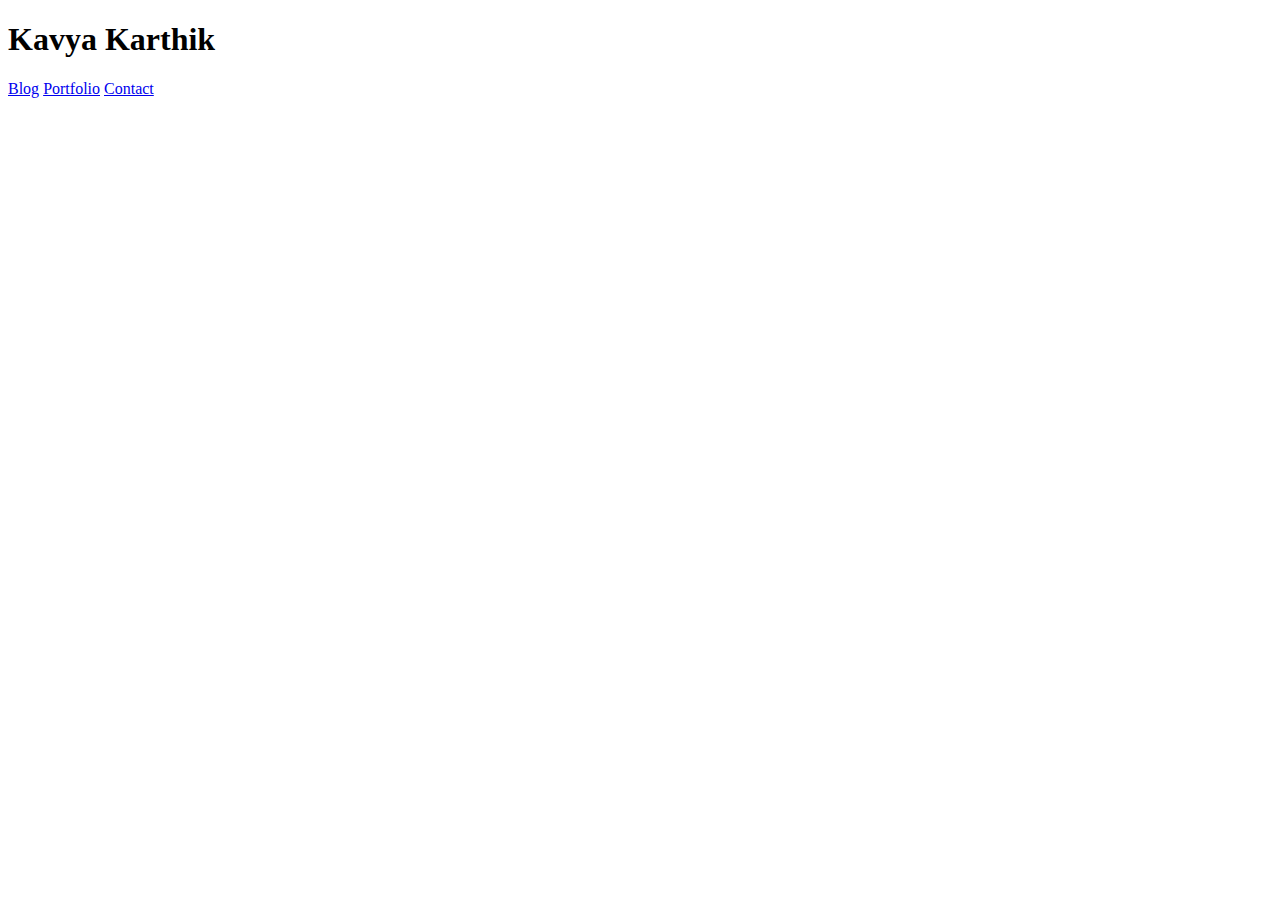
==== index.html @ 52acda5a "reorganized repository" ====
<!DOCTYPE html>
<html lang="en-US">
<head>
    <meta charset="utf-8" />
    <title>Kavya Karthik</title>
    <meta name="viewport" content="width=device-width" />
    <link rel="stylesheet" href="./style.css" type="text/css" />
    <link rel="icon" sizes="64x64" href="./assets/icon.png" type="image/png" /><!--that small image on the left side of ur browser name-->
</head>
<body>
    <header>
	<!--insert name in fany font; left side-->
	<div>
	    <h1>Kavya Karthik</h1>
	</div
        <div>
	    <a href="./blog.html">Blog</a>
            <a href="./portfolio.html">Portfolio</a>
	    <a href="./contact.html">Contact</a>
        </div>

    </header>

</body>
</html>
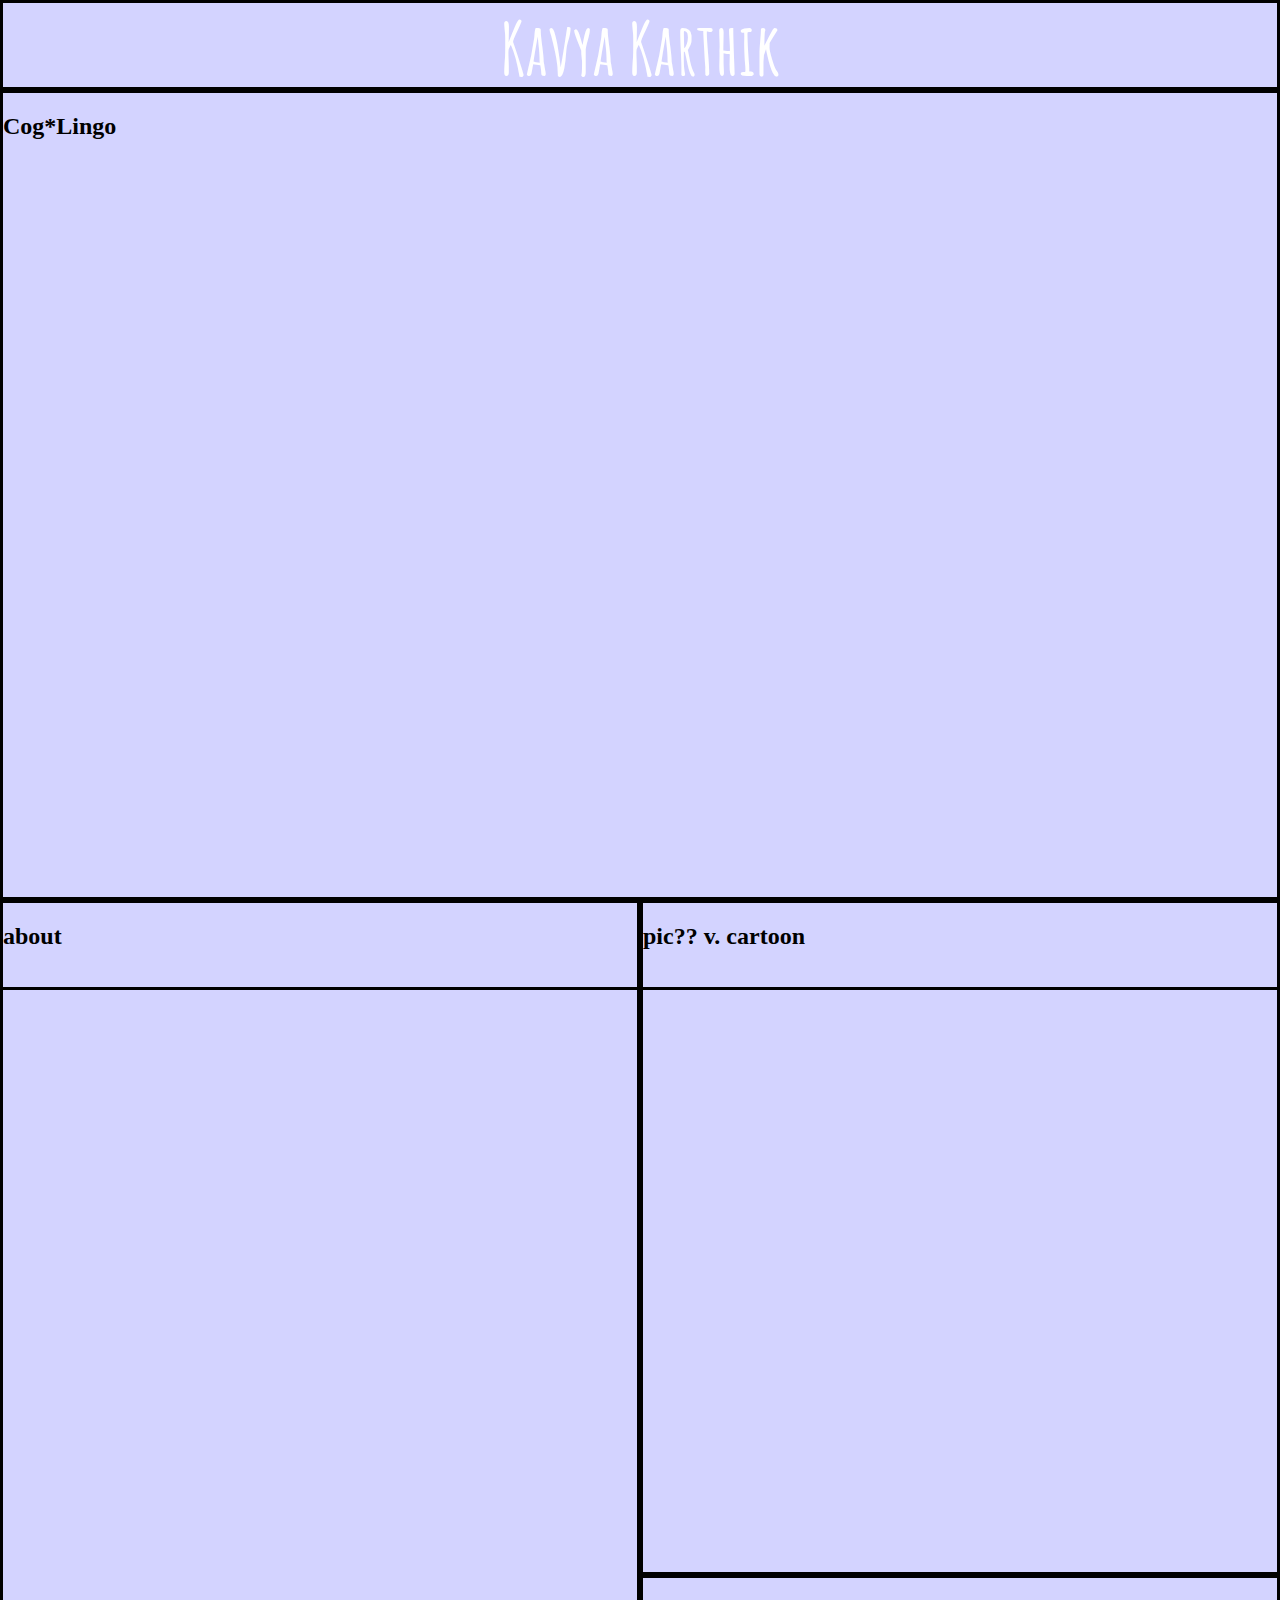
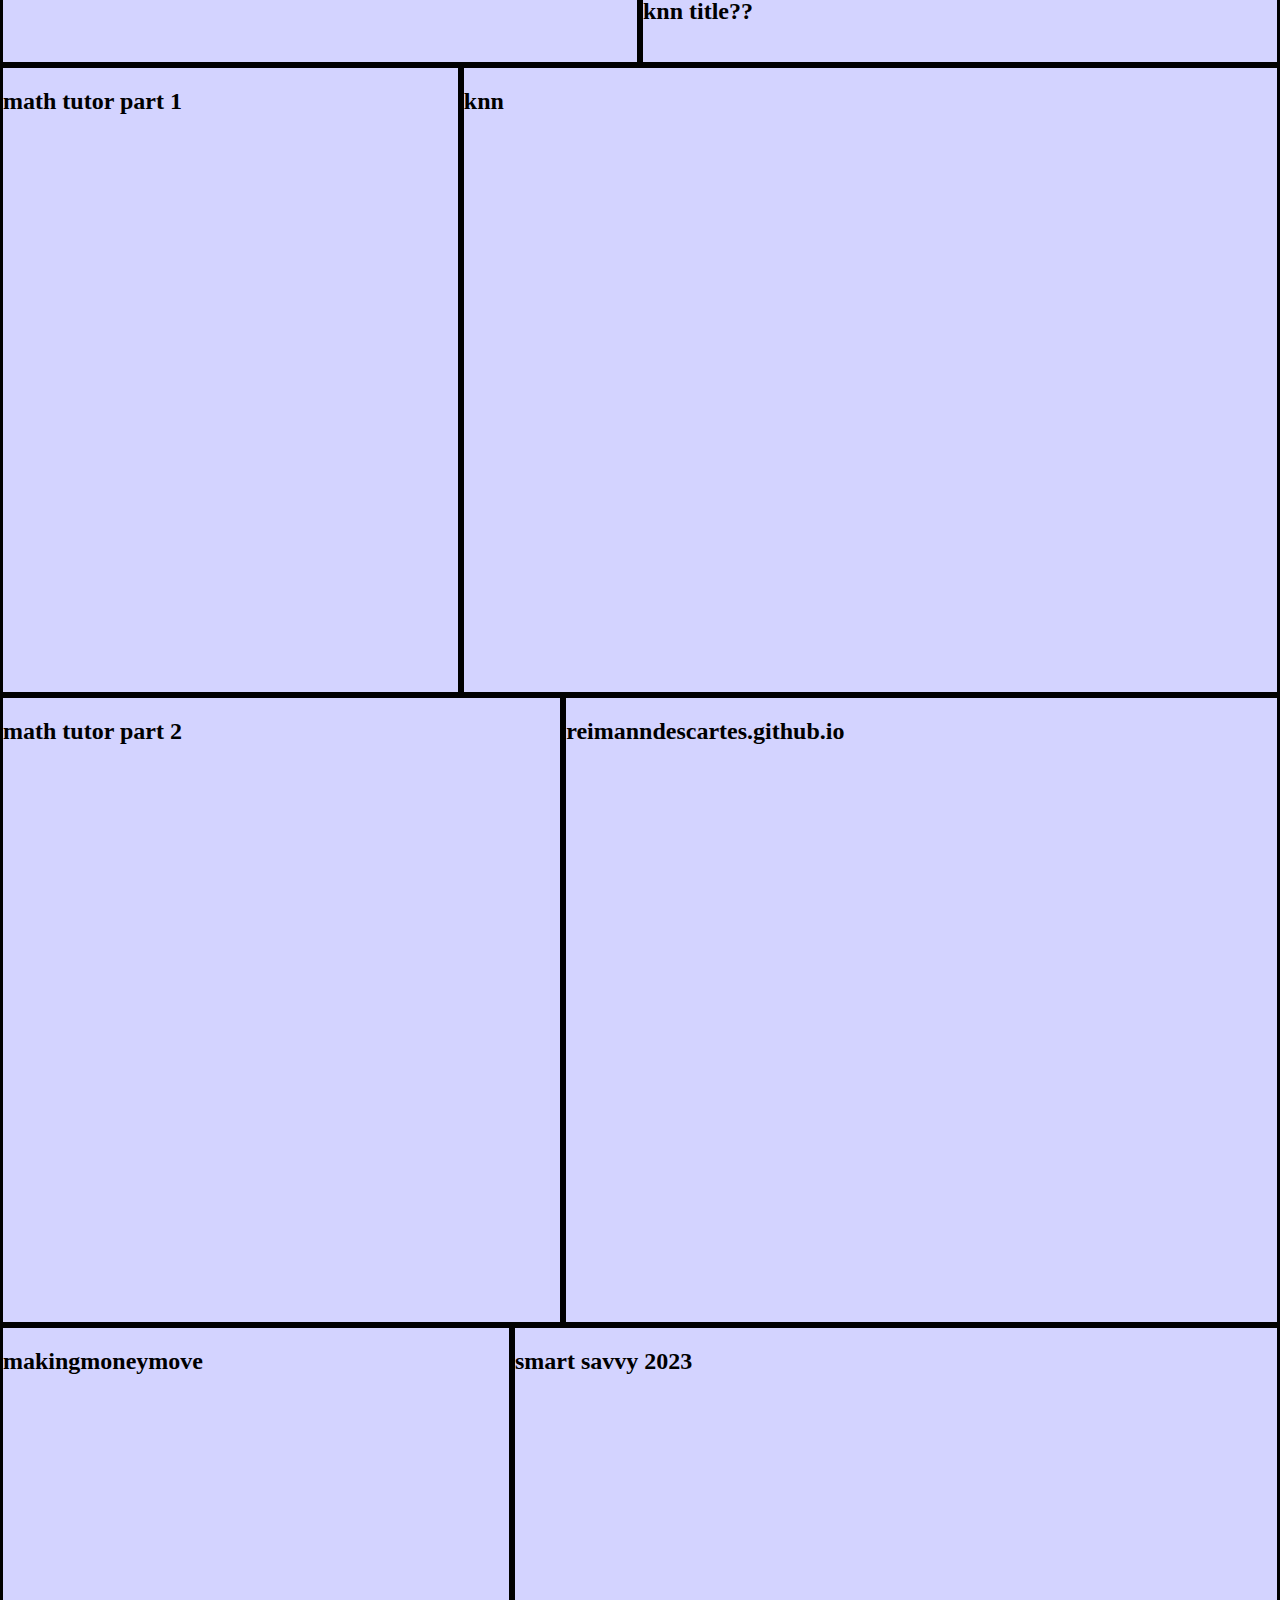
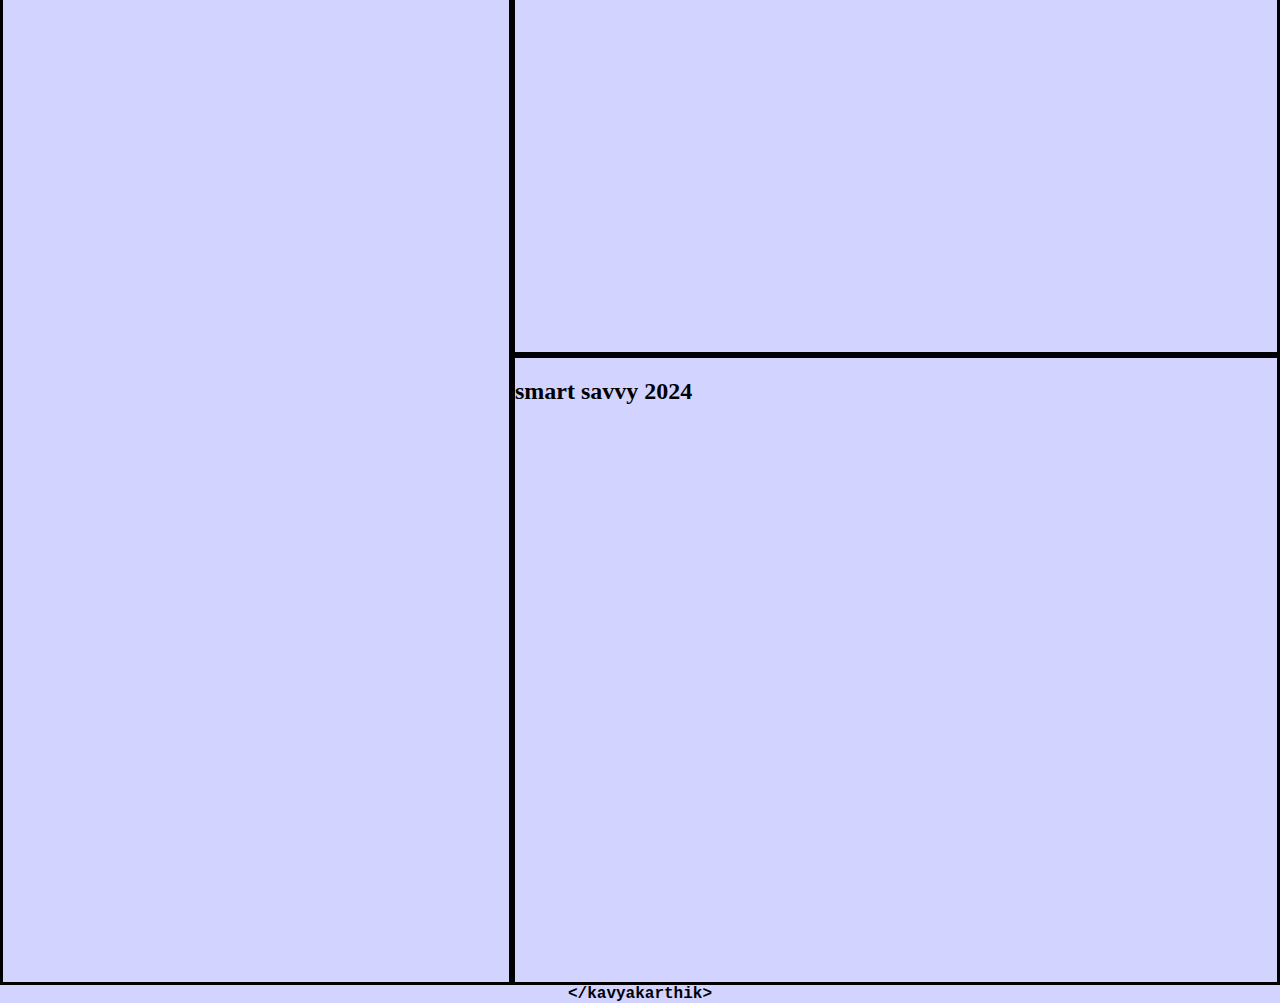
==== commit 7a3f716c: "outlining components" ====
--- a/index.html
+++ b/index.html
@@ -2,24 +2,57 @@
 <html lang="en-US">
 <head>
     <meta charset="utf-8" />
-    <title>Kavya Karthik</title>
+    <title>Cog*Lingo</title>
     <meta name="viewport" content="width=device-width" />
     <link rel="stylesheet" href="./style.css" type="text/css" />
+    <link rel="stylesheet" href="https://fonts.googleapis.com/css?family=Amatic SC" />
     <link rel="icon" sizes="64x64" href="./assets/icon.png" type="image/png" /><!--that small image on the left side of ur browser name-->
 </head>
 <body>
-    <header>
-	<!--insert name in fany font; left side-->
-	<div>
-	    <h1>Kavya Karthik</h1>
-	</div
-        <div>
-	    <a href="./blog.html">Blog</a>
-            <a href="./portfolio.html">Portfolio</a>
-	    <a href="./contact.html">Contact</a>
-        </div>
-
-    </header>
-
+	<!--insert name in fancy font; left side-->
+    <div id="header">
+        <h1><a href="./index.html">Kavya Karthik</a></h1>
+    </div>
+    <!--<div>
+        <a href="./blog.html">Blog</a>
+        <a href="./portfolio.html">Portfolio</a>
+        <a href="./contact.html">Contact</a>
+    </div>-->
+    <div id="coglingo">
+        <h2>Cog*Lingo</h2>
+    </div>
+    <div id="about">
+        <h2>about</h2>
+    </div>
+    <div id="pic">
+        <h2>pic?? v. cartoon</h2>
+    </div>
+    <div id="knn-title">
+        <h2>knn title??</h2>
+    </div>
+    <div id="math-tutor-1">
+        <h2>math tutor part 1</h2>
+    </div>
+    <div id="knn">
+        <h2>knn</h2>
+    </div>
+    <div id="math-tutor-2">
+        <h2>math tutor part 2</h2>
+    </div>
+    <div id="reimanndescartes">
+        <h2>reimanndescartes.github.io</h2>
+    </div>
+    <div id="makingmoneymove">
+        <h2>makingmoneymove</h2>
+    </div>
+    <div id="smart-savvy-2023">
+        <h2>smart savvy 2023</h2>
+    </div>
+    <div id="smart-savvy-2024">
+        <h2>smart savvy 2024</h2>
+    </div>
+    <div id="footer">
+        <h3>&lt;/kavyakarthik&gt;</h3>
+    </div>
 </body>
 </html>--- a/style.css
+++ b/style.css
@@ -0,0 +1,91 @@
+body {
+    margin: 0;
+    padding: 0;
+    background-color: #d3d3ff;
+    width: 100vw;
+    overflow-x: hidden;
+}
+h1 {
+    font-family: "Amatic SC"; /*"Cedarville Cursive";*/
+    font-weight: 900;
+    margin: 0;
+    font-size: 8vh;
+}
+a {
+    text-decoration: none;
+    color: #ffffff;
+}
+div {
+    margin: 0;
+    border: solid;
+    box-sizing: border-box;
+}
+#header {
+    text-align: center;
+    height: 10vh;
+    padding: 1vh auto;  
+}
+#coglingo {
+    width: 100vw;
+    height: 90vh;
+}
+#about {
+    width: 50vw;
+    height: 85vh;
+    float: left;
+}
+#pic {
+    width: 50vw;
+    height: 75vh;
+    float: right;
+}
+#knn-title {
+    width: 50vw;
+    height: 10vh;
+    float: right;
+}
+#math-tutor-1 {
+    width: 36vw; 
+    height: 70vh;
+    float: left;
+}
+#knn {
+    width: 64vw;
+    height: 70vh;
+    float: right;
+}
+#math-tutor-2 {
+    width: 44vw;
+    height: 70vh;
+    float: left;
+}
+#reimanndescartes {
+    width: 56vw;
+    height: 70vh;
+    float: right;
+}
+#makingmoneymove {
+    width: 40vw;
+    height: 140vh;
+    float: left;
+}
+#smart-savvy-2023 {
+    width: 60vw;
+    height: 70vh;
+    float: right;
+}
+#smart-savvy-2024 {
+    width: 60vw;
+    height: 70vh;
+    float: right;
+}
+#footer {
+    width: 100vw;
+    height: 10vh;
+    padding: auto auto;
+    text-align: center;
+}
+h3 {
+    font-size: 100%;
+    font-family: 'Courier New', Courier, monospace;
+}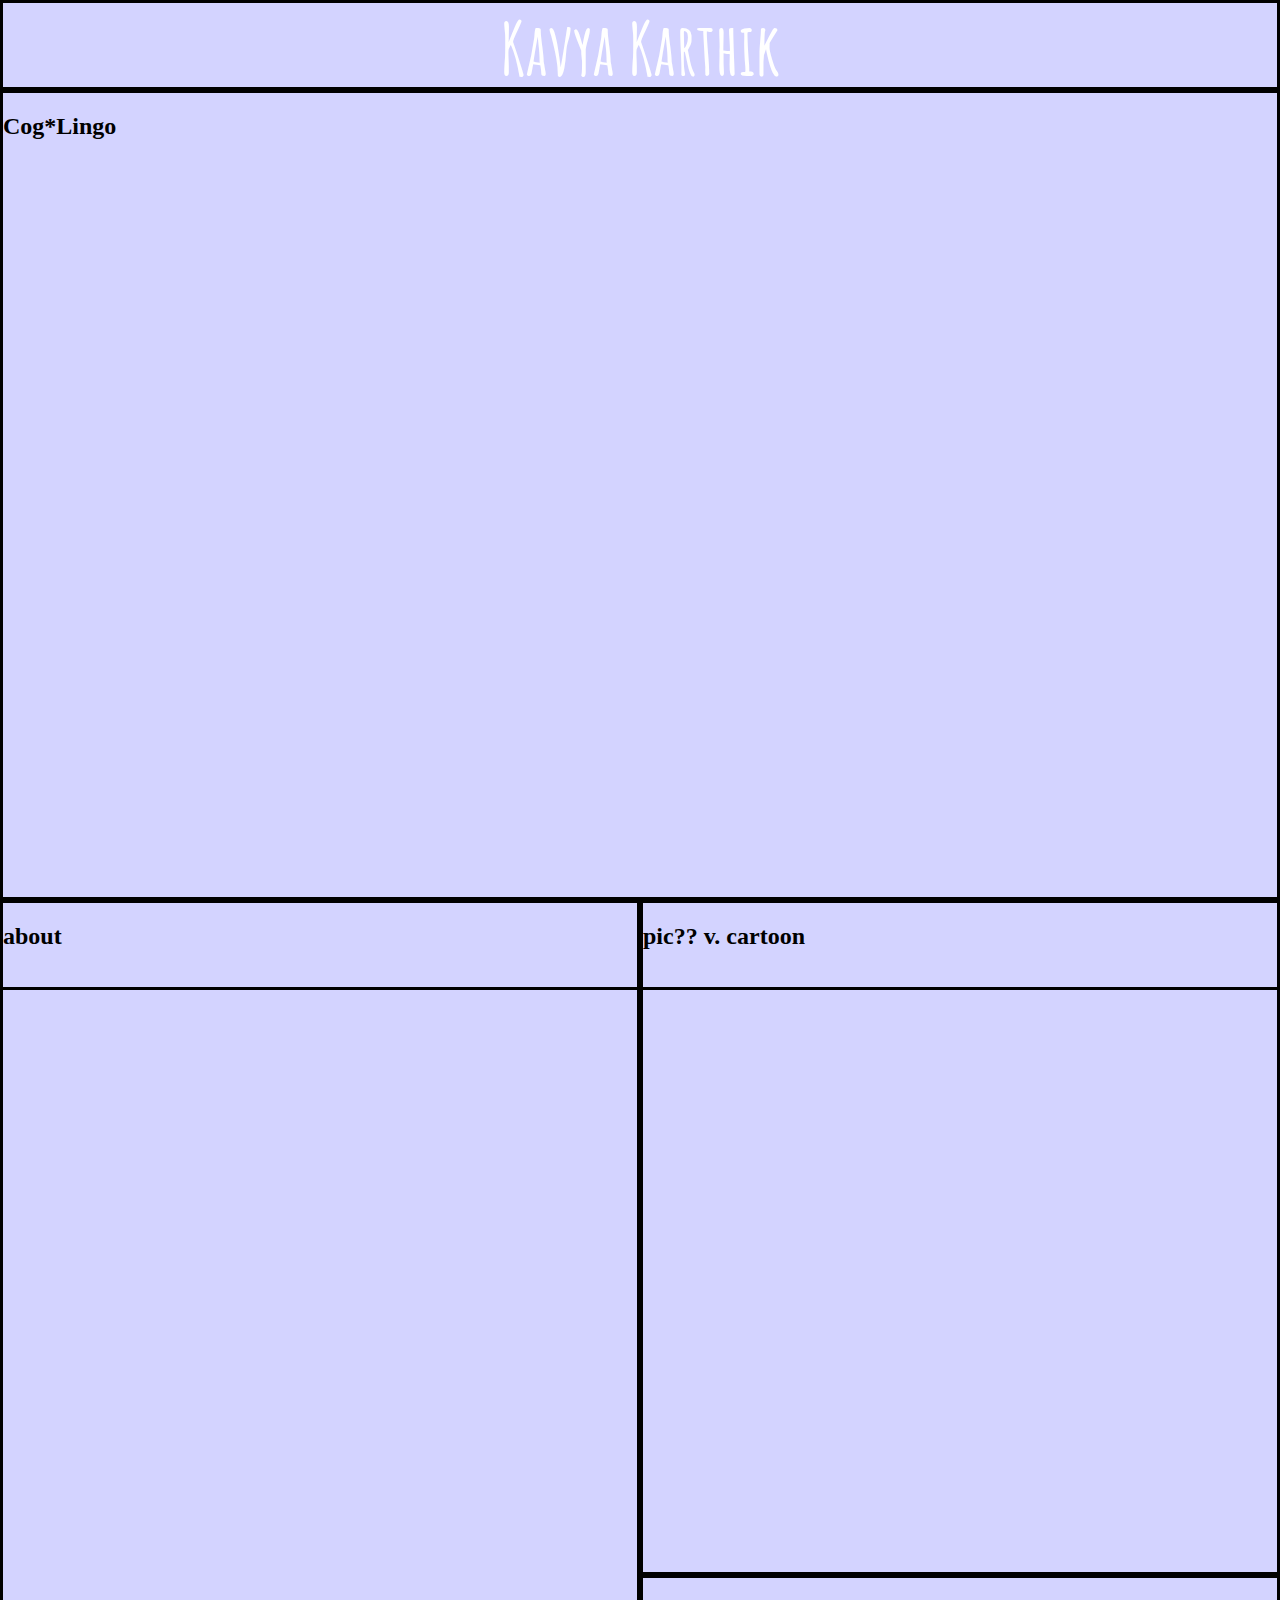
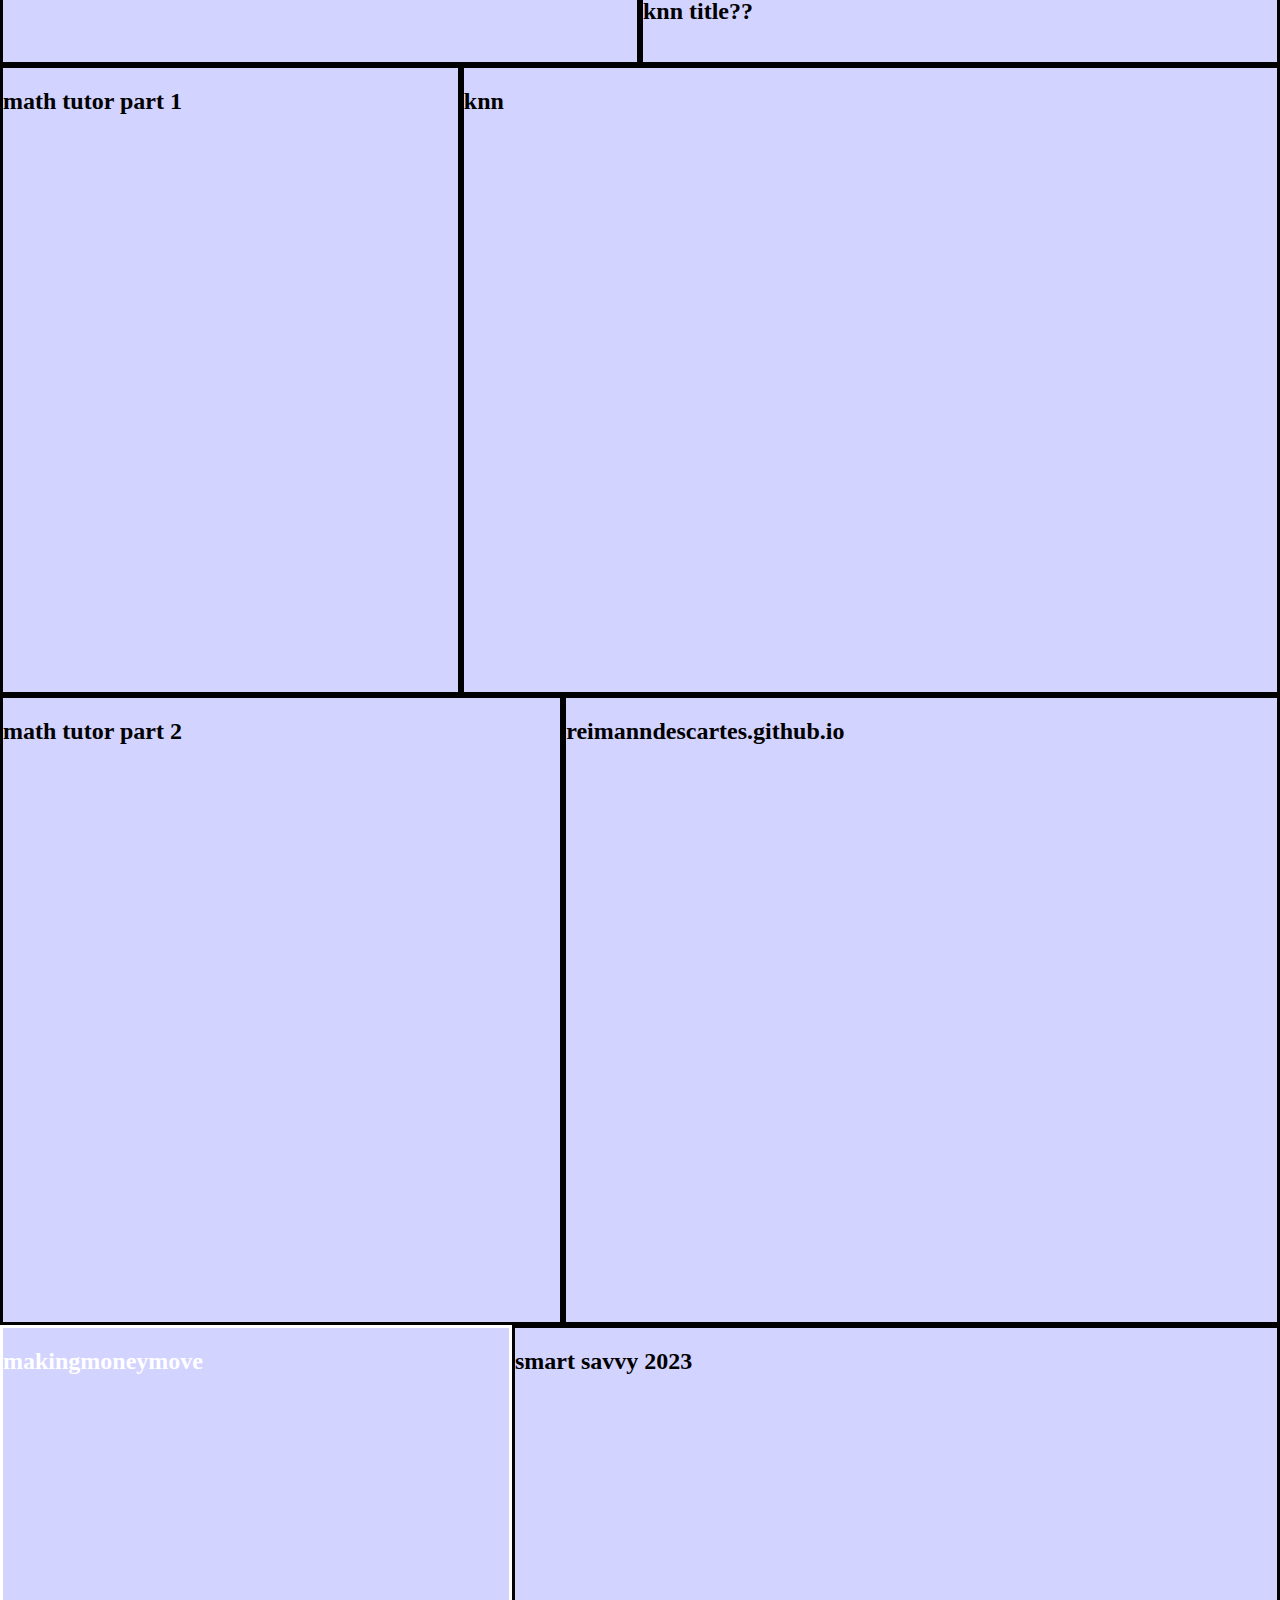
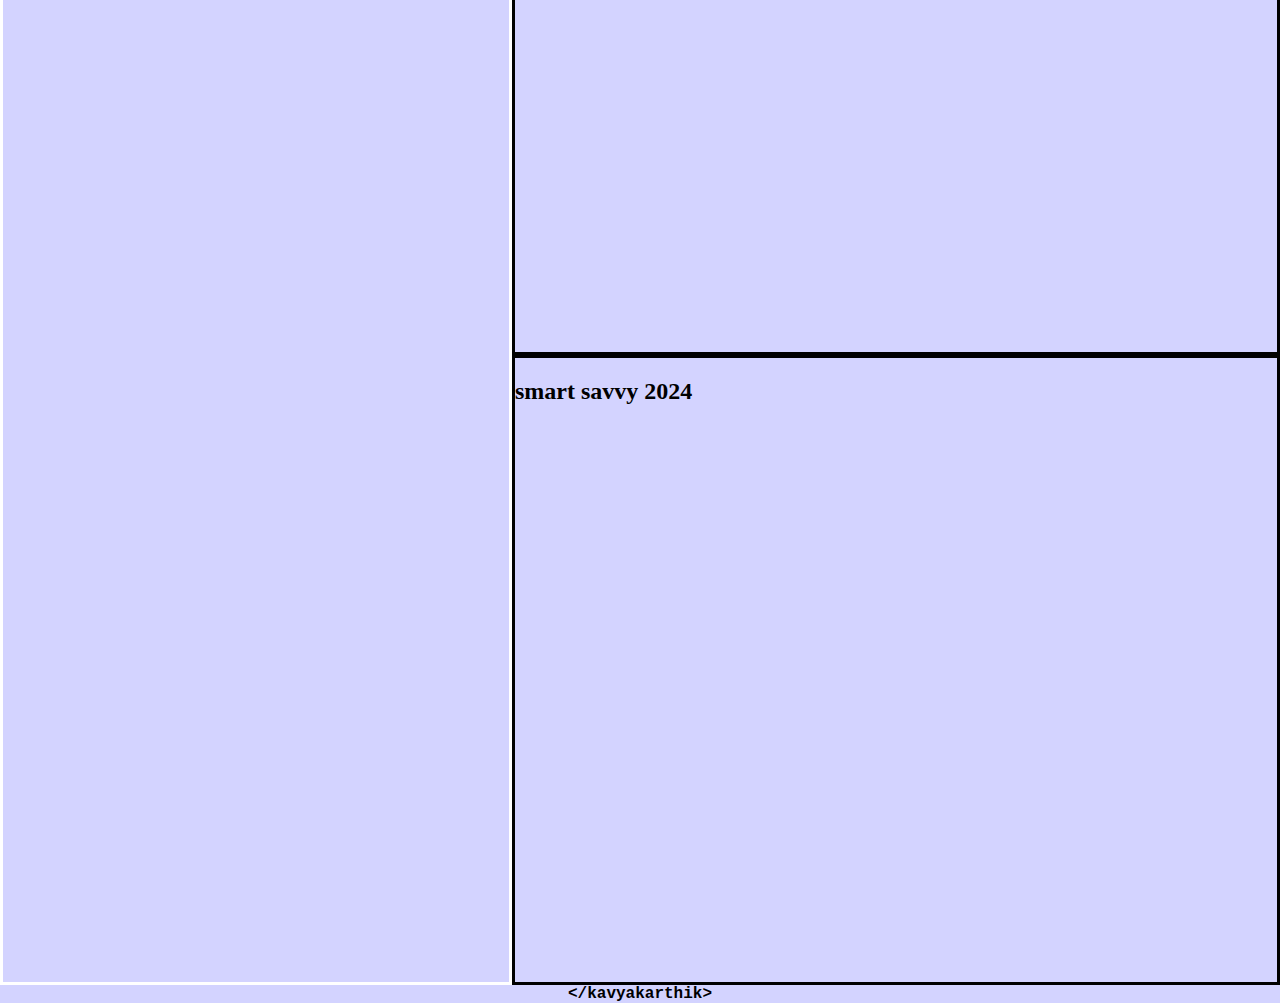
==== commit 9bd61e08: "does github pages actually work?" ====
--- a/index.html
+++ b/index.html
@@ -42,9 +42,9 @@
     <div id="reimanndescartes">
         <h2>reimanndescartes.github.io</h2>
     </div>
-    <div id="makingmoneymove">
+    <a href="https://thekavyakarthik.github.io/makingmoneymove/"><div id="makingmoneymove">
         <h2>makingmoneymove</h2>
-    </div>
+    </div></a>
     <div id="smart-savvy-2023">
         <h2>smart savvy 2023</h2>
     </div>
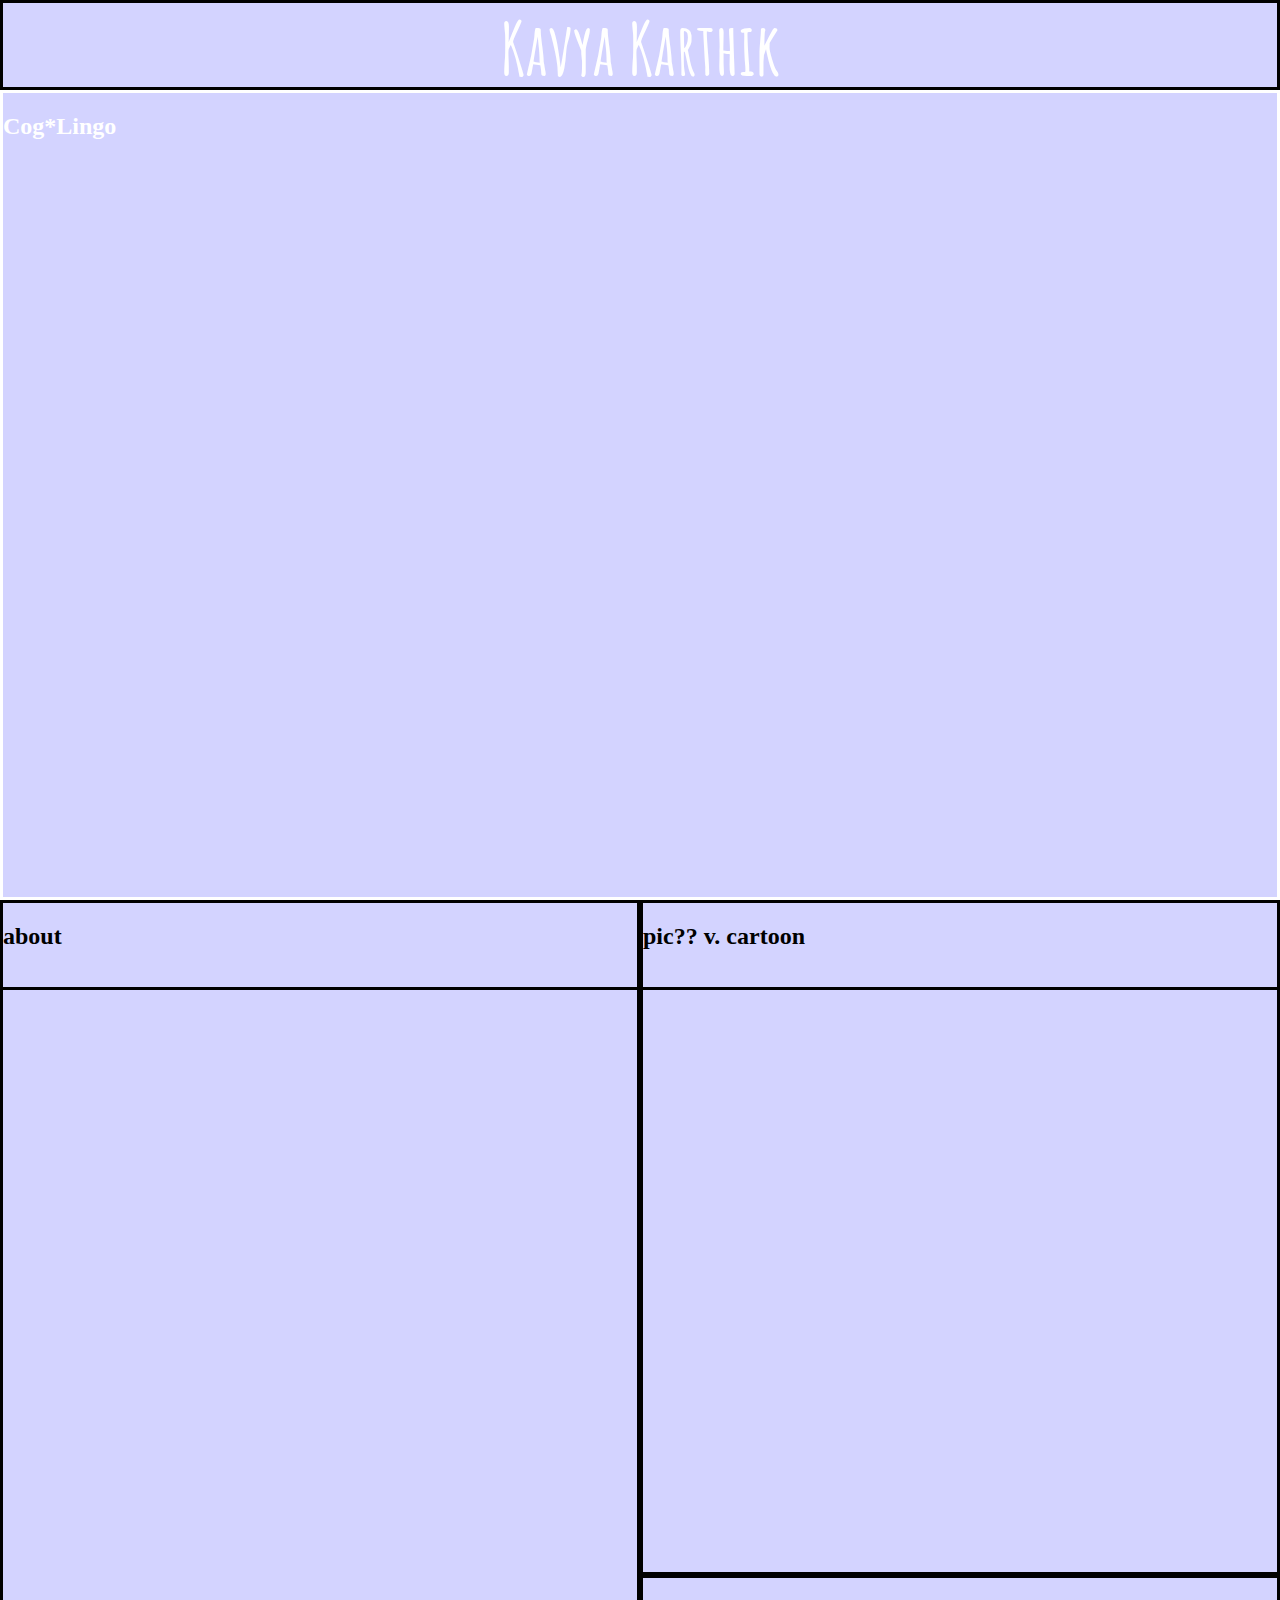
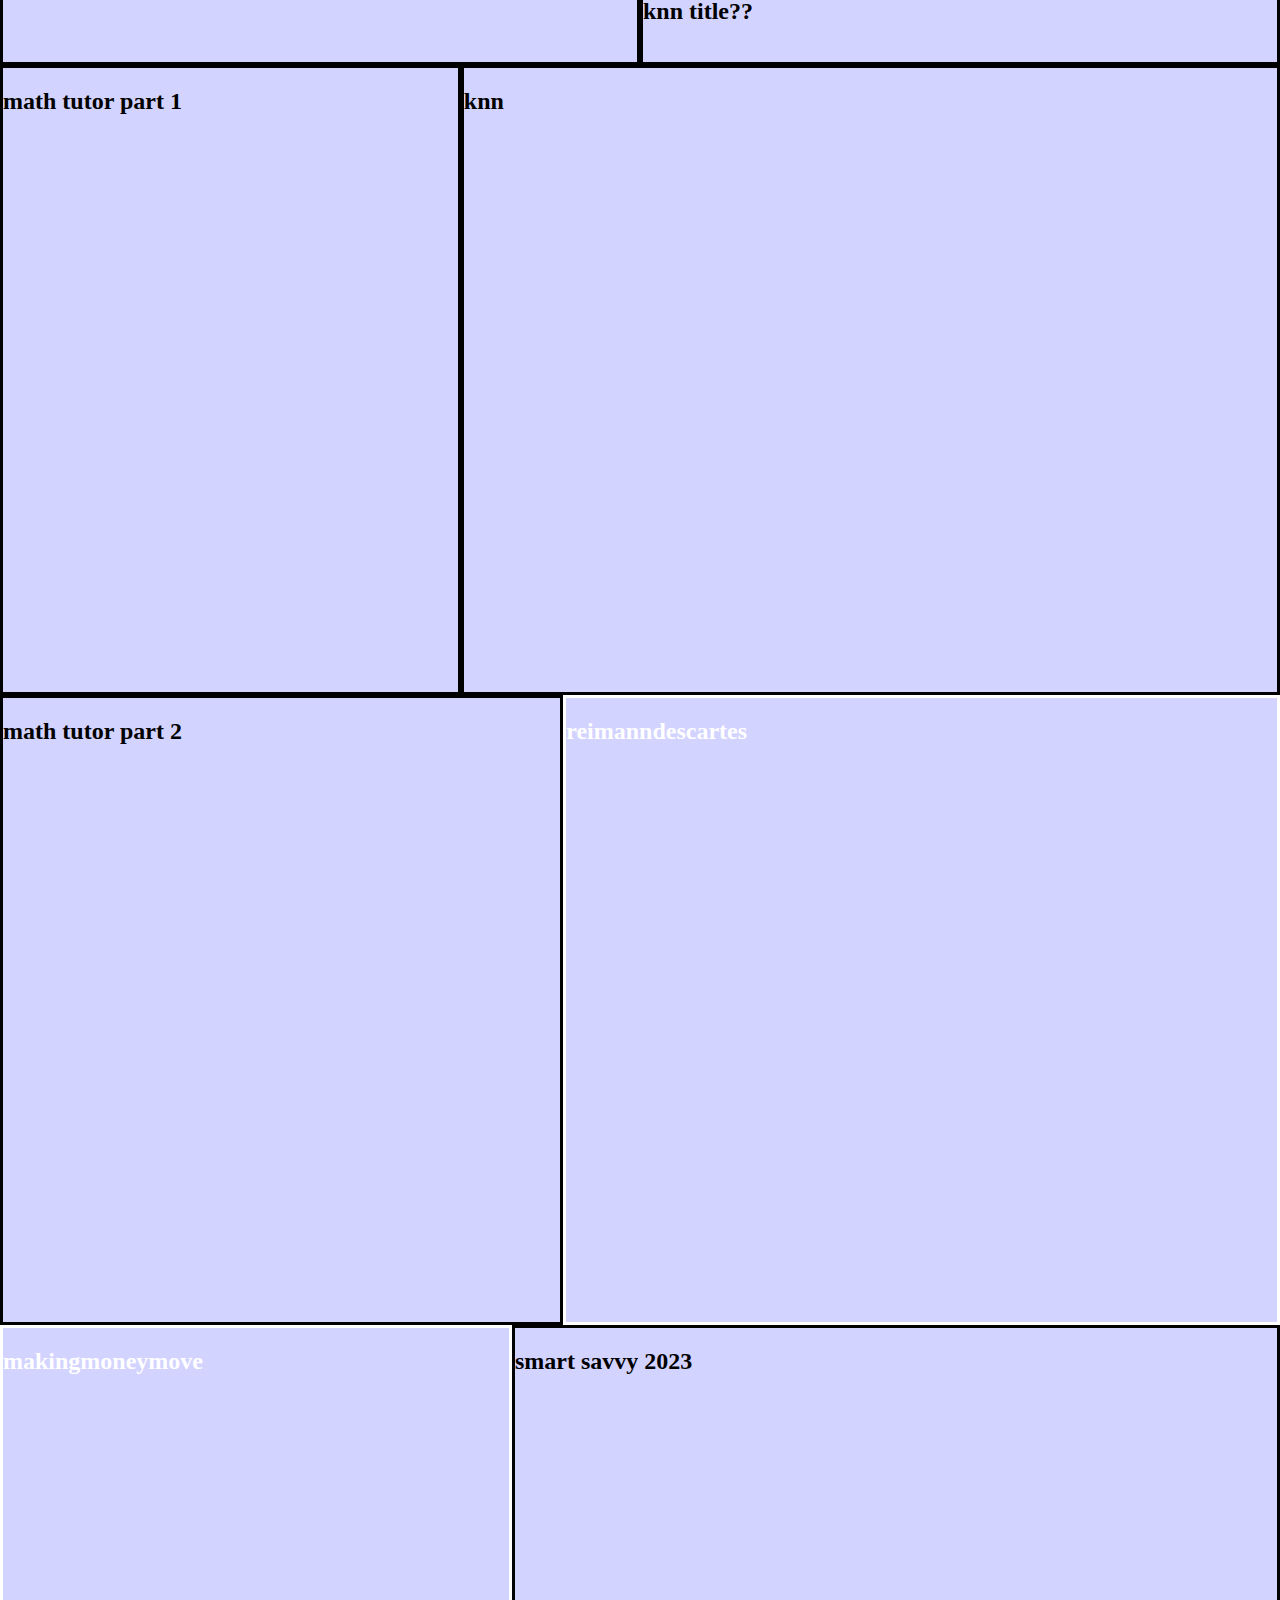
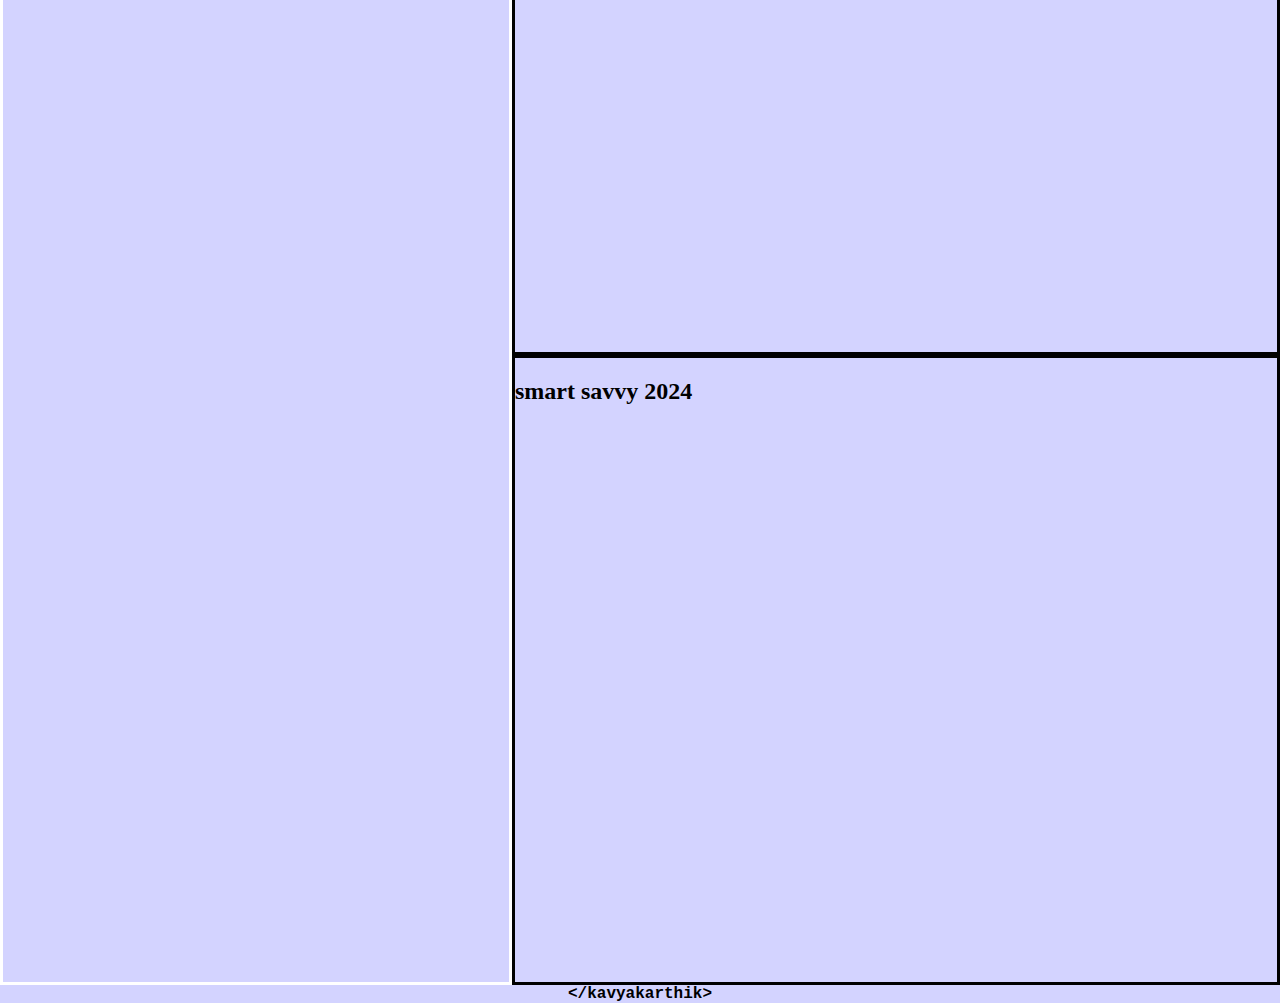
==== commit 2be74d62: "added links" ====
--- a/index.html
+++ b/index.html
@@ -18,9 +18,9 @@
         <a href="./portfolio.html">Portfolio</a>
         <a href="./contact.html">Contact</a>
     </div>-->
-    <div id="coglingo">
+    <a href="https://thekavyakarthik.github.io/cogworks-capstone/"><div id="coglingo">
         <h2>Cog*Lingo</h2>
-    </div>
+    </div></a>
     <div id="about">
         <h2>about</h2>
     </div>
@@ -39,9 +39,9 @@
     <div id="math-tutor-2">
         <h2>math tutor part 2</h2>
     </div>
-    <div id="reimanndescartes">
-        <h2>reimanndescartes.github.io</h2>
-    </div>
+    <a href="https://reimanndescartes.github.io/"><div id="reimanndescartes">
+        <h2>reimanndescartes</h2>
+    </div></a>
     <a href="https://thekavyakarthik.github.io/makingmoneymove/"><div id="makingmoneymove">
         <h2>makingmoneymove</h2>
     </div></a>
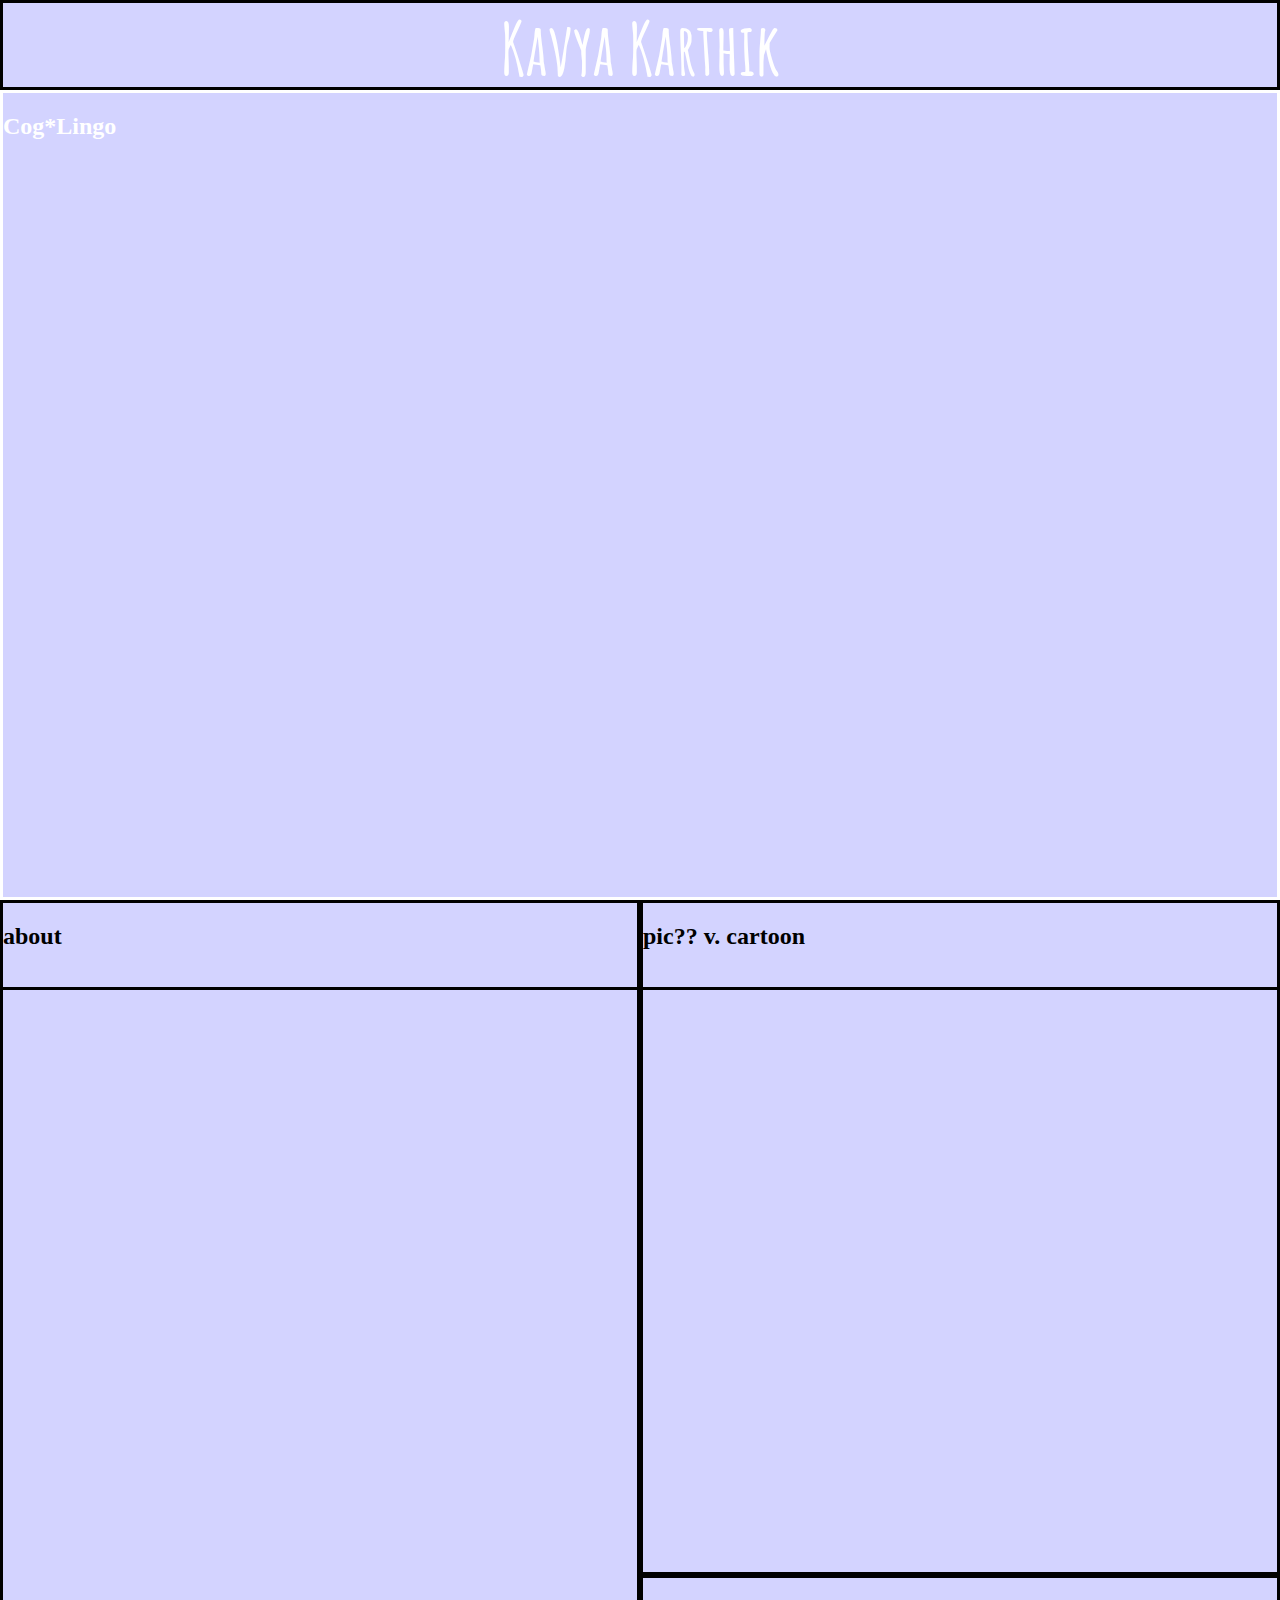
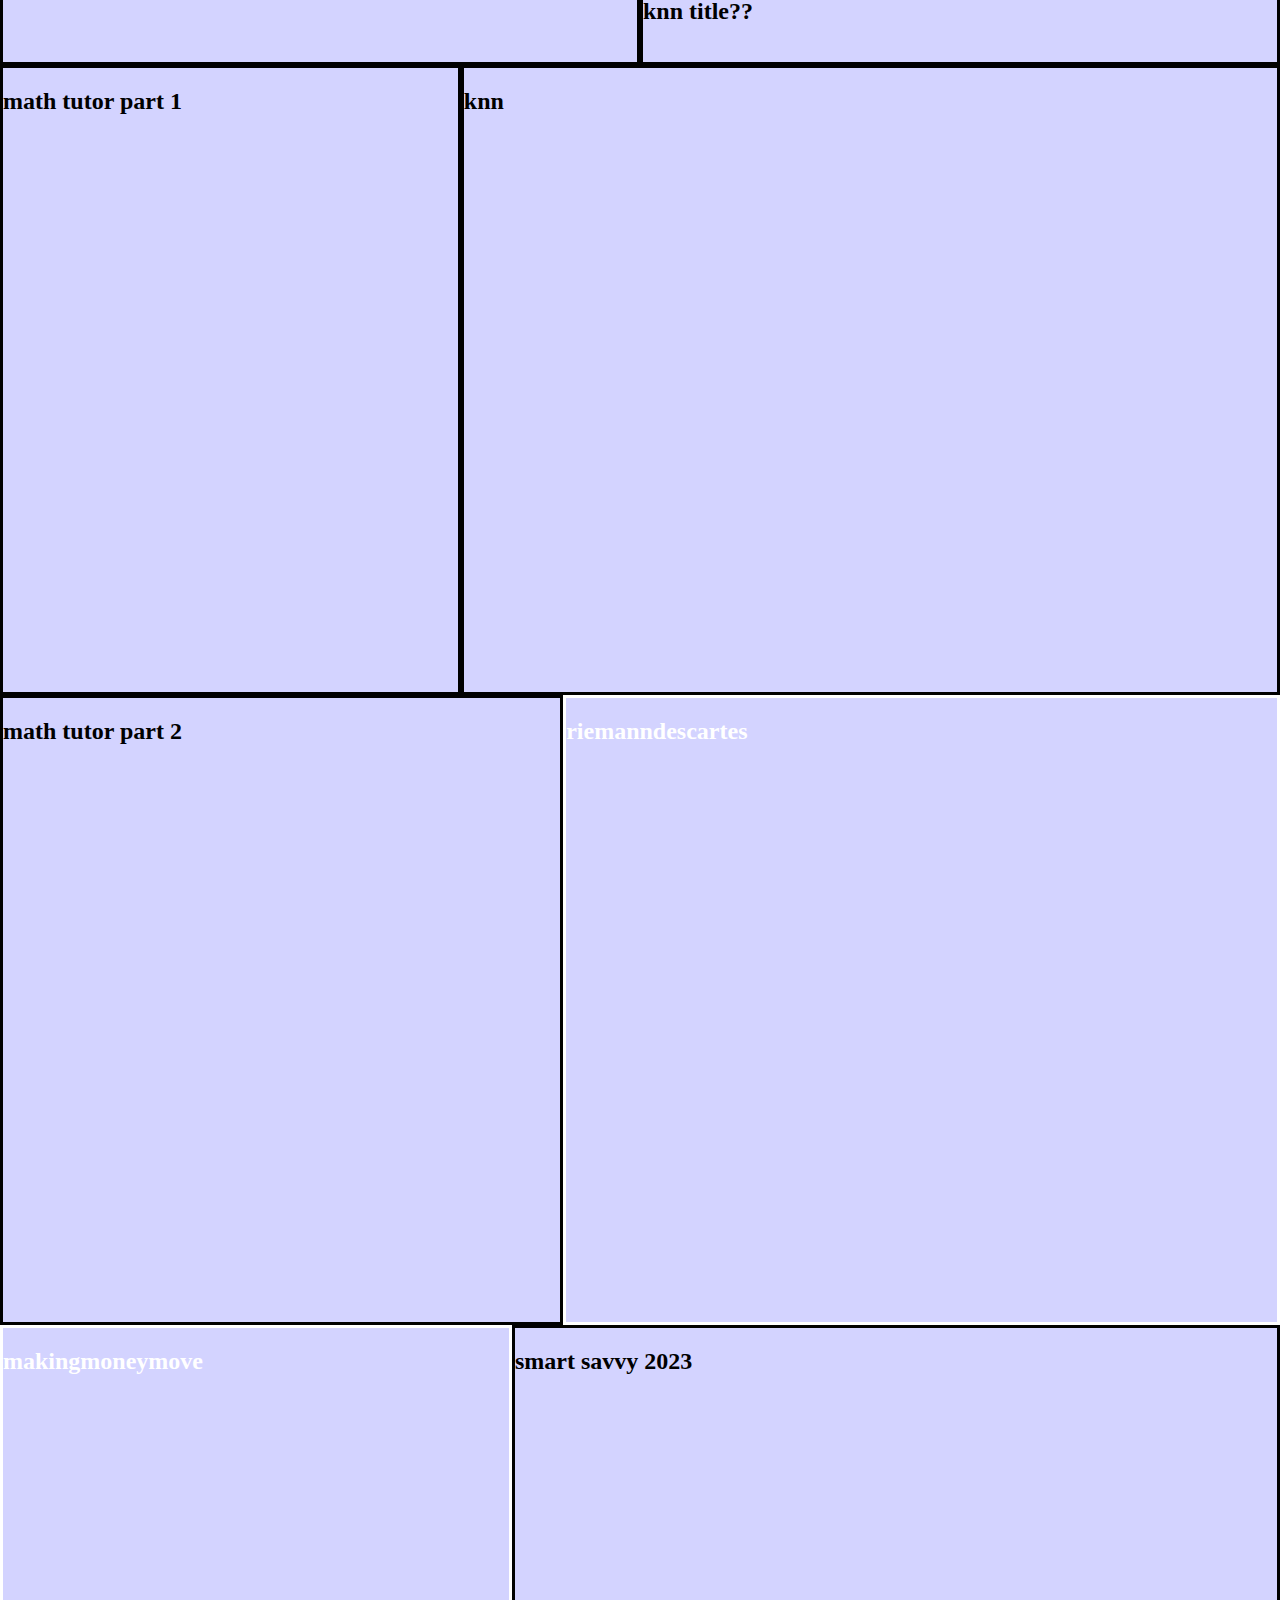
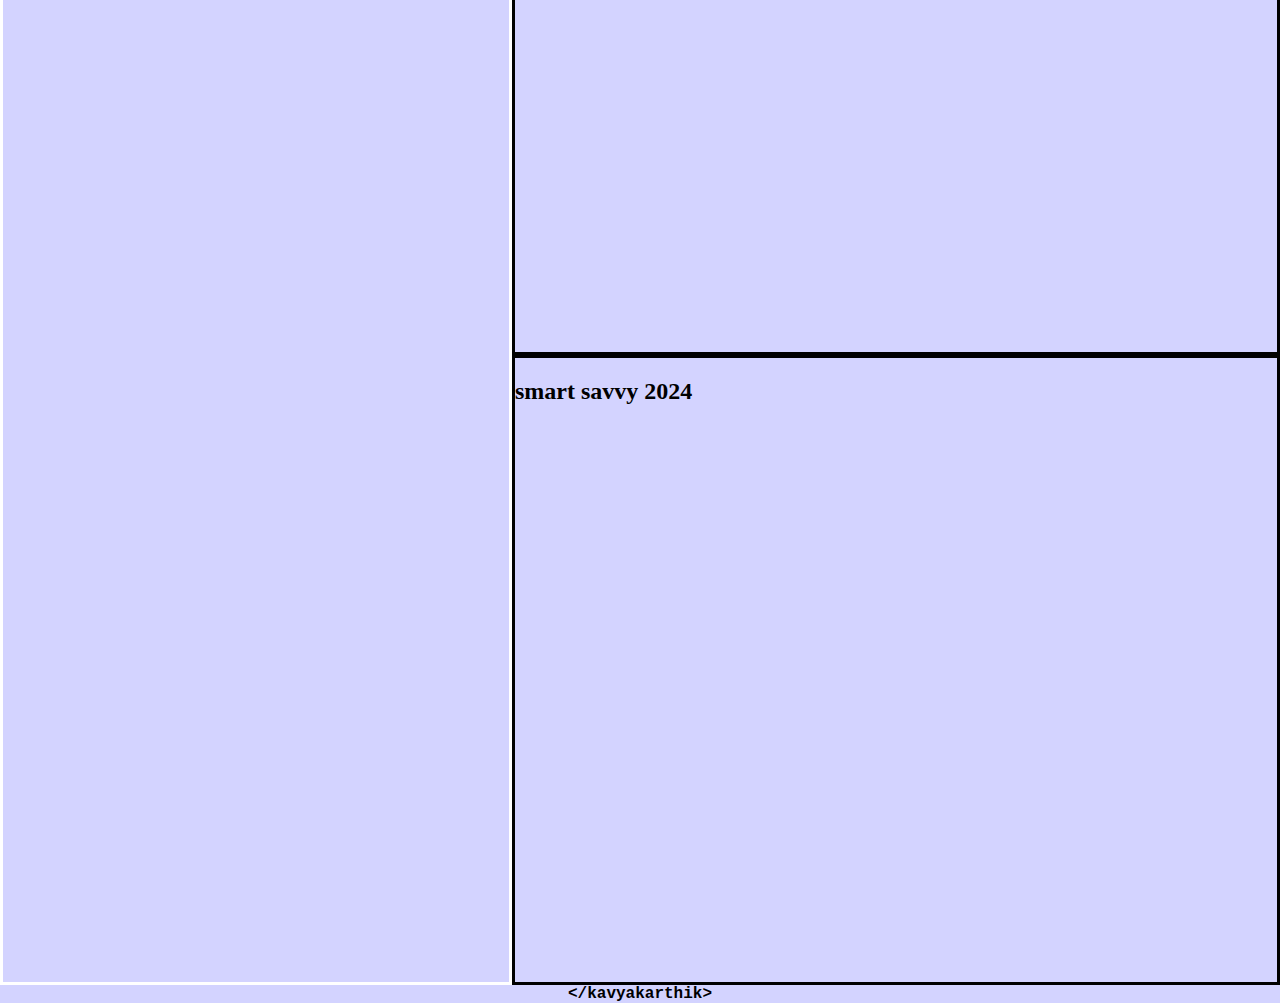
==== commit cec8155d: "spell riemann correctly" ====
--- a/index.html
+++ b/index.html
@@ -39,8 +39,8 @@
     <div id="math-tutor-2">
         <h2>math tutor part 2</h2>
     </div>
-    <a href="https://reimanndescartes.github.io/"><div id="reimanndescartes">
-        <h2>reimanndescartes</h2>
+    <a href="https://riemanndescartes.github.io/"><div id="reimanndescartes">
+        <h2>riemanndescartes</h2>
     </div></a>
     <a href="https://thekavyakarthik.github.io/makingmoneymove/"><div id="makingmoneymove">
         <h2>makingmoneymove</h2>
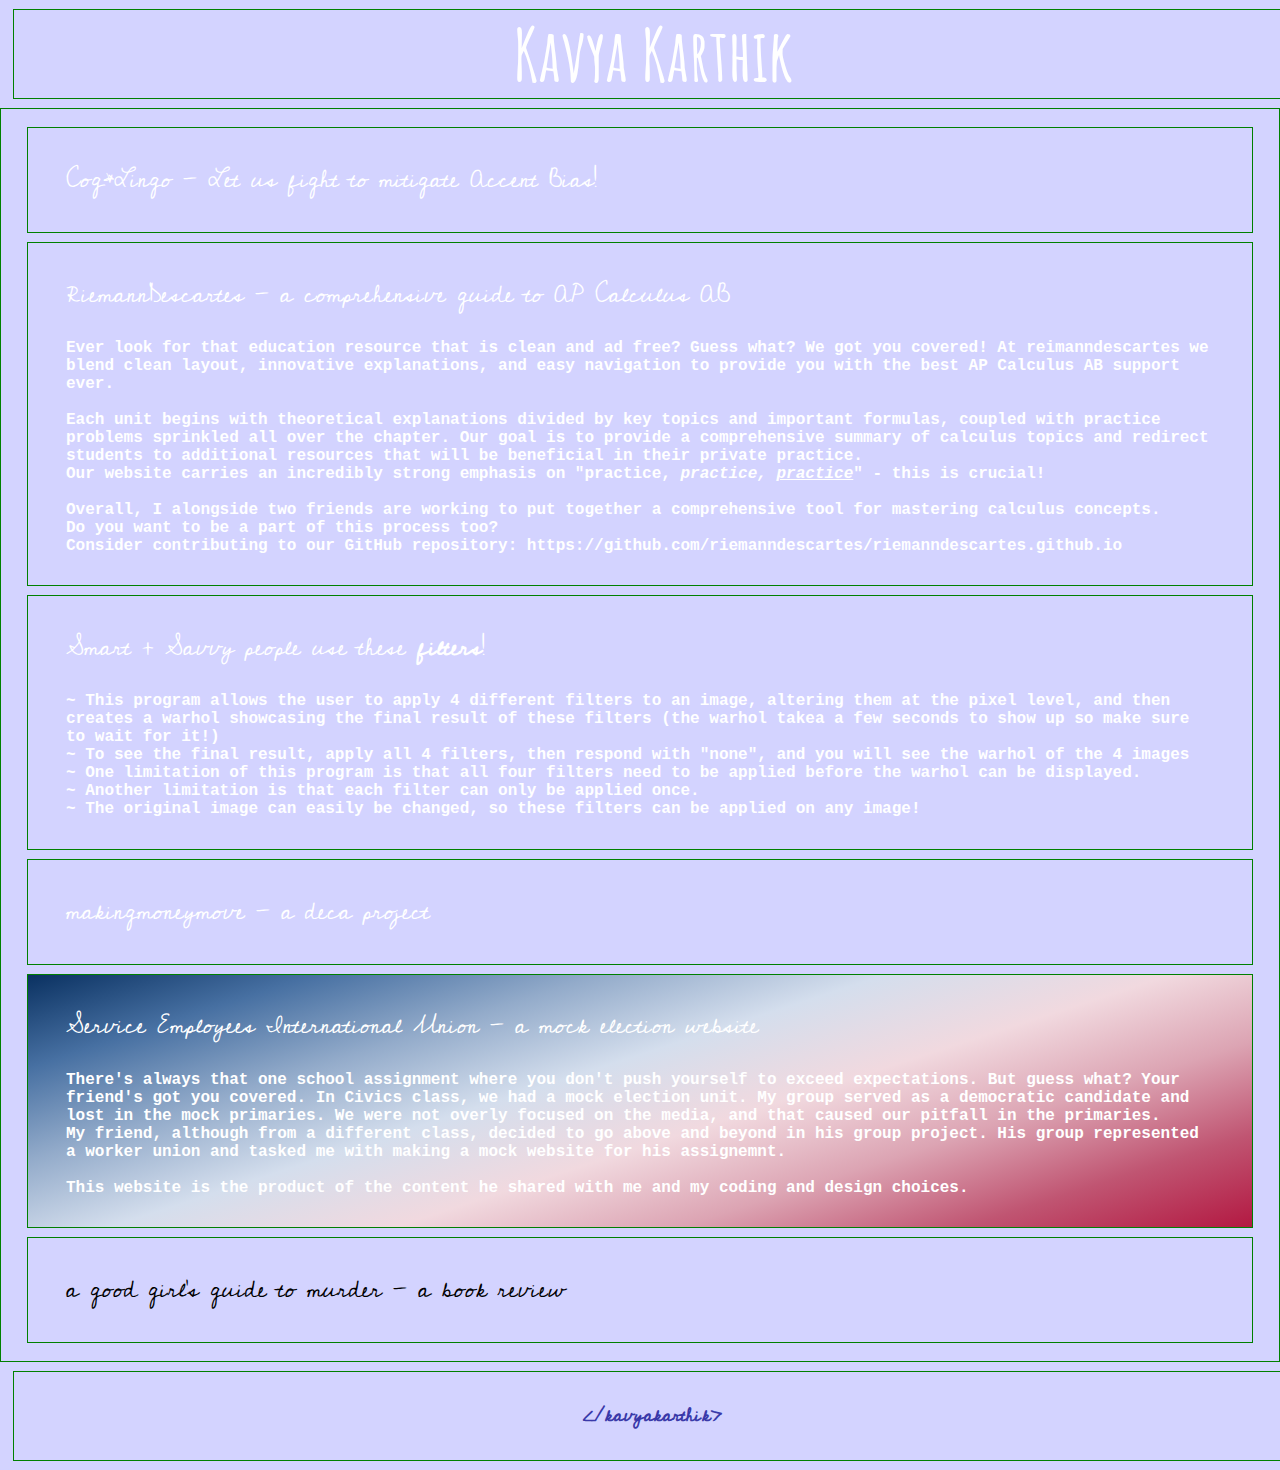
==== commit a18e246b: "content added" ====
--- a/index.html
+++ b/index.html
@@ -2,10 +2,11 @@
 <html lang="en-US">
 <head>
     <meta charset="utf-8" />
-    <title>Cog*Lingo</title>
+    <title>Kavya Karthik</title>
     <meta name="viewport" content="width=device-width" />
     <link rel="stylesheet" href="./style.css" type="text/css" />
     <link rel="stylesheet" href="https://fonts.googleapis.com/css?family=Amatic SC" />
+    <link href="https://fonts.googleapis.com/css2?family=Cedarville+Cursive&family=Roboto:ital,wght@0,100;0,300;0,400;0,500;0,700;0,900;1,100;1,300;1,400;1,500;1,700;1,900&display=swap" rel="stylesheet">
     <link rel="icon" sizes="64x64" href="./assets/icon.png" type="image/png" /><!--that small image on the left side of ur browser name-->
 </head>
 <body>
@@ -13,46 +14,70 @@
     <div id="header">
         <h1><a href="./index.html">Kavya Karthik</a></h1>
     </div>
-    <!--<div>
-        <a href="./blog.html">Blog</a>
-        <a href="./portfolio.html">Portfolio</a>
-        <a href="./contact.html">Contact</a>
-    </div>-->
-    <a href="https://thekavyakarthik.github.io/cogworks-capstone/"><div id="coglingo">
-        <h2>Cog*Lingo</h2>
-    </div></a>
+    <div id="parent">
+        <a href="https://thekavyakarthik.github.io/cogworks-capstone/"><div id="coglingo">
+            <h2>Cog*Lingo - Let us fight to mitigate Accent Bias!</h2>
+        </div></a>
+        <a href="https://riemanndescartes.github.io/"><div id="reimanndescartes">
+            <h2>RiemannDescartes - a comprehensive guide to AP Calculus AB</h2>
+            <h4>Ever look for that education resource that is clean and ad free? Guess what? We got you covered! 
+                At reimanndescartes we blend clean layout, innovative explanations, and easy navigation 
+                to provide you with the best AP Calculus AB support ever.
+                <br><br>
+                Each unit begins with theoretical explanations divided by key topics and important formulas, 
+                coupled with practice problems sprinkled all over the chapter.
+                Our goal is to provide a comprehensive summary of calculus topics and redirect students to additional resources that will be beneficial in their private practice.
+                <br>Our website carries an incredibly strong emphasis on "practice, <i>practice, <u>practice</u></i>" - this is crucial!
+                <br><br>Overall, I alongside two friends are working to put together a comprehensive tool for mastering calculus concepts.
+                <br>Do you want to be a part of this process too? <br>Consider contributing to our GitHub repository: <a href="https://github.com/riemanndescartes/riemanndescartes.github.io">https://github.com/riemanndescartes/riemanndescartes.github.io</a>
+            </h4>
+        </div></a>
+        <a href="https://replit.com/@kavyakarthik/SavvyorSmart-people-use-these-FILTERs"><div id="savvy">
+            <h2>Smart + Savvy people use these <b>filters</b>!</h2>
+            <h4>
+                ~ This program allows the user to apply 4 different filters to an image, altering them at the pixel level, and then creates a warhol showcasing the final result of these filters
+                (the warhol takea a few seconds to show up so make sure to wait for it!)
+                <br>~ To see the final result, apply all 4 filters, then respond with "none", and you will see the warhol of the 4 images
+                <br>~ One limitation of this program is that all four filters need to be applied before the warhol can be displayed.
+                <br>~ Another limitation is that each filter can only be applied once.
+                <br>~ The original image can easily be changed, so these filters can be applied on any image!
+            </h4>
+        </div></a>
+        <a href="https://thekavyakarthik.github.io/makingmoneymove/"><div id="makingmoneymove">
+            <h2>makingmoneymove - a deca project</h2>
+        </div></a>
+        <a href="https://thekavyakarthik.github.io/seiu/"><div id="seiu">
+            <h2>Service Employees International Union - a mock election website</h2>
+            <h4>
+                There's always that one school assignment where you don't push yourself to exceed expectations. But guess what? Your friend's got you covered.
+                In Civics class, we had a mock election unit. My group served as a democratic candidate and lost in the mock primaries. We were not overly focused on the media, and that caused our pitfall in the primaries.
+                <br>My friend, although from a different class, decided to go above and beyond in his group project. His group represented a worker union and tasked me with making a mock website for his assignemnt.
+                <br>
+                <br>This website is the product of the content he shared with me and my coding and design choices.
+            </h4>
+        </div></a>
+        <div>
+            <h2>a good girl's guide to murder - a book review</h2>
+        </div>
+    </div>
+    <div id="footer">
+        <h3>&lt;/kavyakarthik&gt;</h3>
+    </div>
+</body>
+</html>
+
+
+<!--
     <div id="about">
         <h2>about</h2>
     </div>
     <div id="pic">
         <h2>pic?? v. cartoon</h2>
     </div>
-    <div id="knn-title">
-        <h2>knn title??</h2>
-    </div>
-    <div id="math-tutor-1">
-        <h2>math tutor part 1</h2>
-    </div>
-    <div id="knn">
-        <h2>knn</h2>
-    </div>
-    <div id="math-tutor-2">
-        <h2>math tutor part 2</h2>
-    </div>
-    <a href="https://riemanndescartes.github.io/"><div id="reimanndescartes">
-        <h2>riemanndescartes</h2>
-    </div></a>
-    <a href="https://thekavyakarthik.github.io/makingmoneymove/"><div id="makingmoneymove">
-        <h2>makingmoneymove</h2>
-    </div></a>
     <div id="smart-savvy-2023">
         <h2>smart savvy 2023</h2>
     </div>
     <div id="smart-savvy-2024">
         <h2>smart savvy 2024</h2>
     </div>
-    <div id="footer">
-        <h3>&lt;/kavyakarthik&gt;</h3>
-    </div>
-</body>
-</html>+    -->--- a/style.css
+++ b/style.css
@@ -1,3 +1,6 @@
+*{
+    box-sizing: border-box;
+}    
 body {
     margin: 0;
     padding: 0;
@@ -10,82 +13,56 @@
     font-weight: 900;
     margin: 0;
     font-size: 8vh;
+    color: #ffffff;
+}
+h2 {
+    font-family: "Cedarville Cursive", serif;
+    font-weight: 400;
+    font-style: normal;
+}
+h3 {
+    font-family: "Cedarville Cursive", serif;
+    font-weight: 700;
+    font-style: normal;
+    color:#3939a9;
+}
+h4 {
+    font-family: 'Courier New', Courier, monospace;
 }
 a {
     text-decoration: none;
     color: #ffffff;
 }
+/*a:hover {
+    color: #F1C1BD;
+
+}
+a:active {
+    color: #DFDADE;
+}*/
+
 div {
-    margin: 0;
-    border: solid;
-    box-sizing: border-box;
+    border: 1px solid green;
+    float: center;
+    margin: 1vh 1vw;
+    padding: 1vh 3vw; /*top right bottom left*/
 }
-#header {
-    text-align: center;
-    height: 10vh;
-    padding: 1vh auto;  
+
+#parent {
+    justify-content: center;
+    margin: 0 auto;
+    padding: 1vh 1vw;
 }
-#coglingo {
-    width: 100vw;
-    height: 90vh;
+
+#seiu {
+    background: linear-gradient(0.95turn, #b31942, #c05572, #dca4b3, #f1d9df, #d4deed, #93abca, #4770a2, #0a3161); /* #ffffff,*/
 }
-#about {
-    width: 50vw;
-    height: 85vh;
-    float: left;
-}
-#pic {
-    width: 50vw;
-    height: 75vh;
-    float: right;
-}
-#knn-title {
-    width: 50vw;
-    height: 10vh;
-    float: right;
-}
-#math-tutor-1 {
-    width: 36vw; 
-    height: 70vh;
-    float: left;
-}
-#knn {
-    width: 64vw;
-    height: 70vh;
-    float: right;
-}
-#math-tutor-2 {
-    width: 44vw;
-    height: 70vh;
-    float: left;
-}
-#reimanndescartes {
-    width: 56vw;
-    height: 70vh;
-    float: right;
-}
-#makingmoneymove {
-    width: 40vw;
-    height: 140vh;
-    float: left;
-}
-#smart-savvy-2023 {
-    width: 60vw;
-    height: 70vh;
-    float: right;
-}
-#smart-savvy-2024 {
-    width: 60vw;
-    height: 70vh;
-    float: right;
-}
-#footer {
+
+
+#header, #footer {
+    display: flex;
+    align-items: center;
+    justify-content: center;
     width: 100vw;
     height: 10vh;
-    padding: auto auto;
-    text-align: center;
-}
-h3 {
-    font-size: 100%;
-    font-family: 'Courier New', Courier, monospace;
 }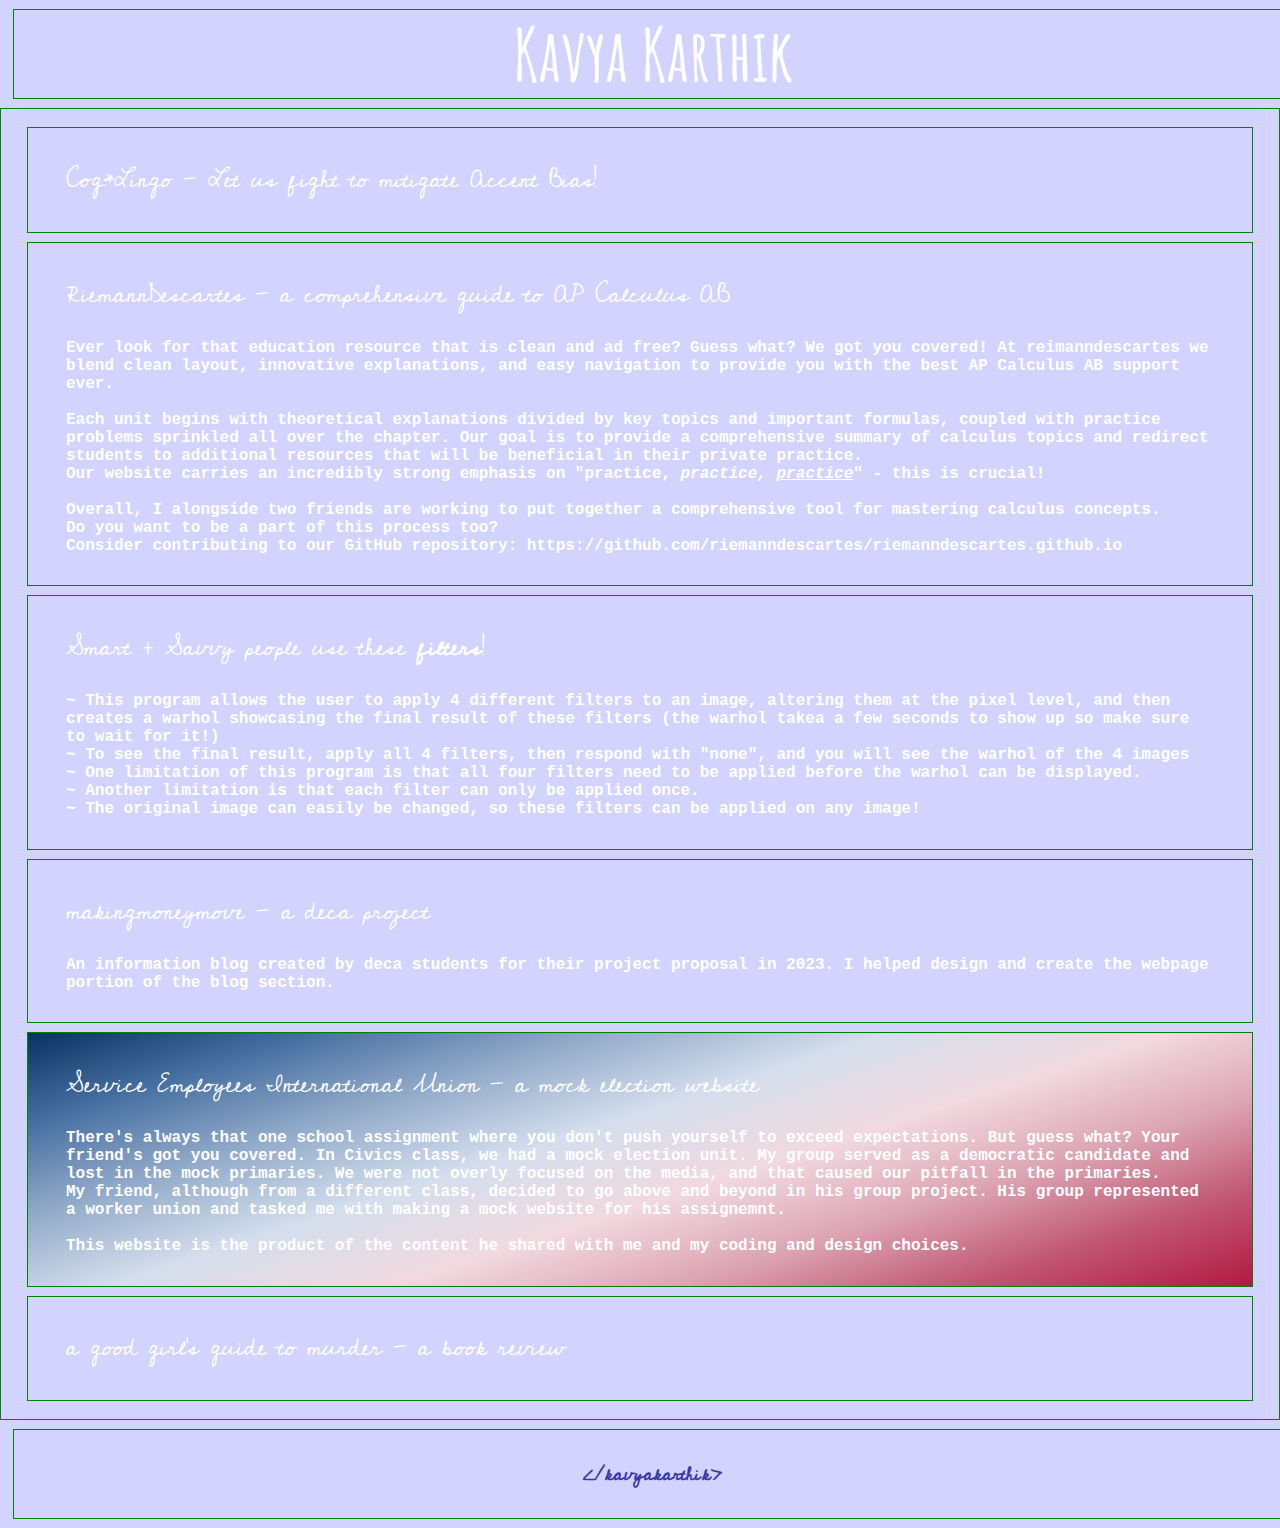
==== commit 02de9fbb: "Added a href" ====
--- a/index.html
+++ b/index.html
@@ -45,6 +45,7 @@
         </div></a>
         <a href="https://thekavyakarthik.github.io/makingmoneymove/"><div id="makingmoneymove">
             <h2>makingmoneymove - a deca project</h2>
+            <h4>An information blog created by deca students for their project proposal in 2023. I helped design and create the webpage portion of the blog section.</h4>
         </div></a>
         <a href="https://thekavyakarthik.github.io/seiu/"><div id="seiu">
             <h2>Service Employees International Union - a mock election website</h2>
@@ -56,9 +57,9 @@
                 <br>This website is the product of the content he shared with me and my coding and design choices.
             </h4>
         </div></a>
-        <div>
+        <a href="https://thekavyakarthik.github.io/agggtm/"><div>
             <h2>a good girl's guide to murder - a book review</h2>
-        </div>
+        </div></a>
     </div>
     <div id="footer">
         <h3>&lt;/kavyakarthik&gt;</h3>
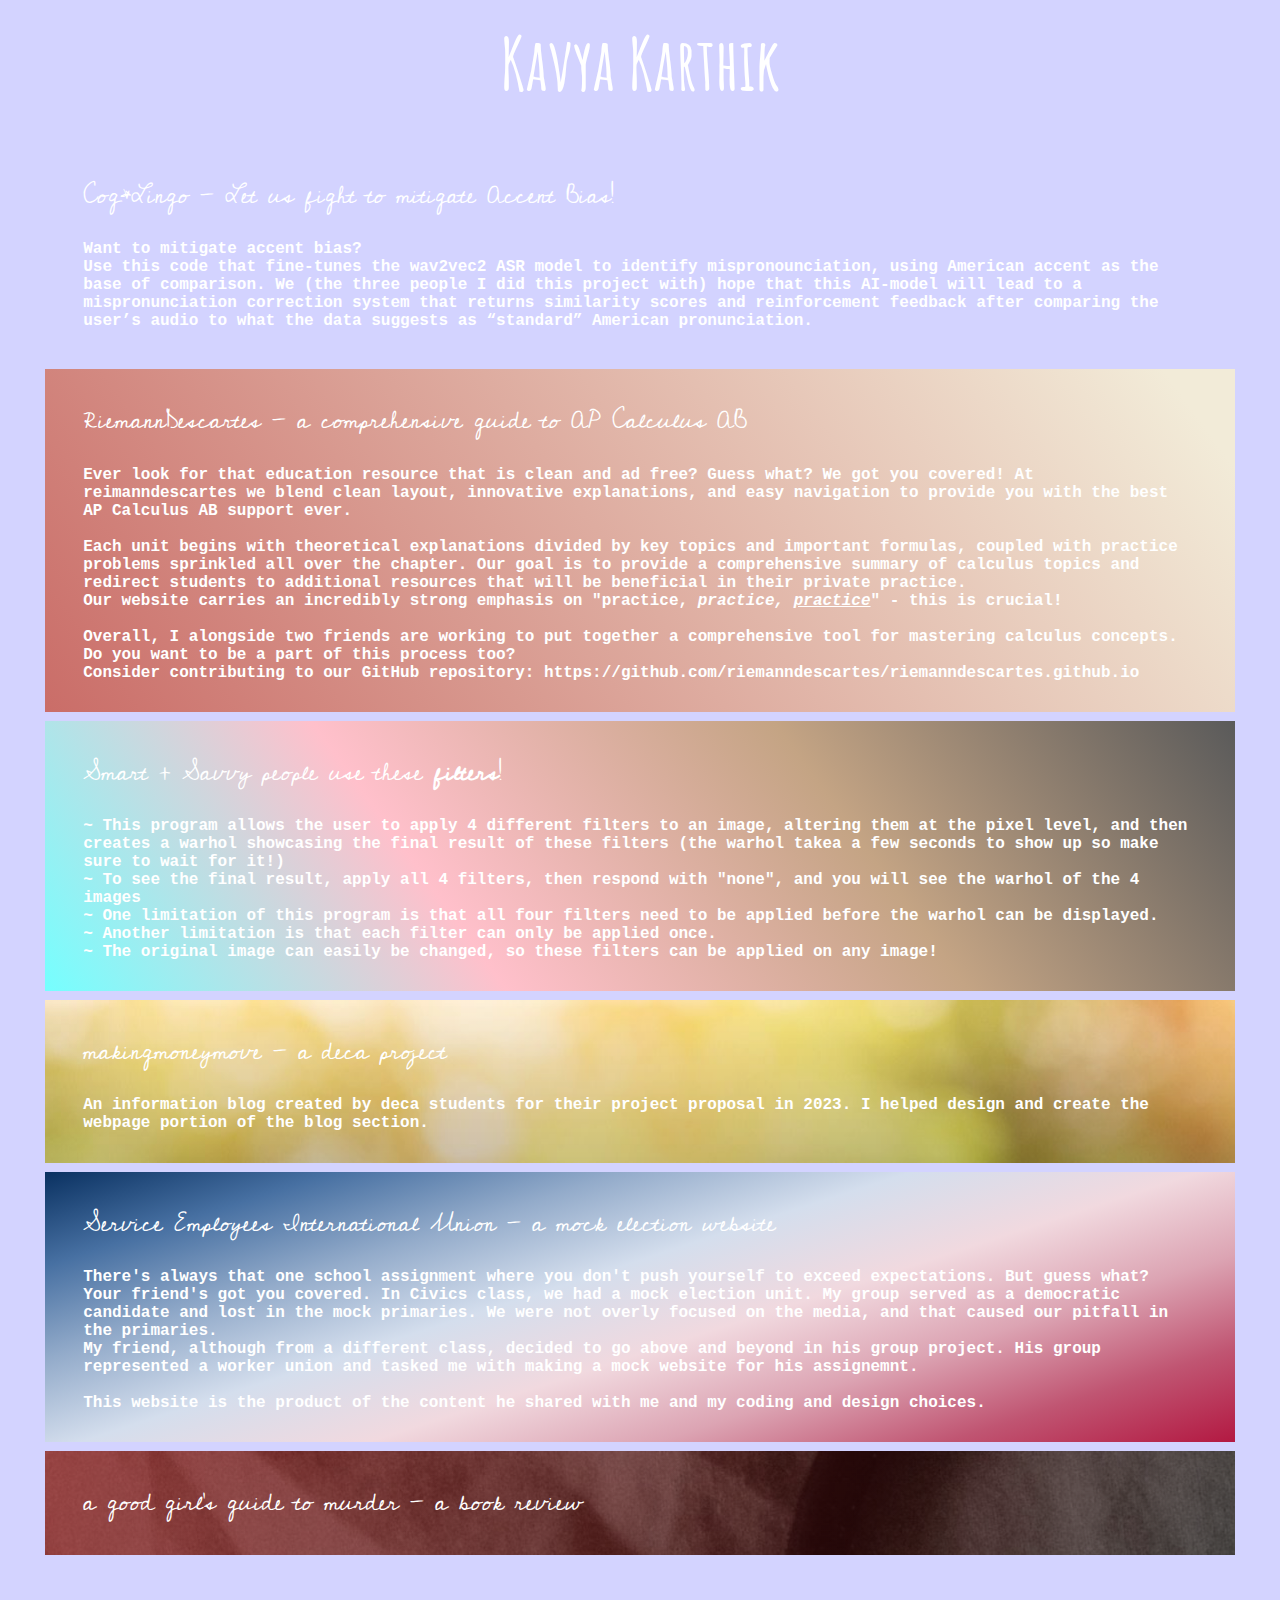
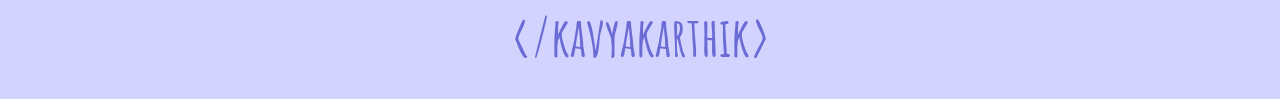
==== commit 94795952: "basics done" ====
--- a/index.html
+++ b/index.html
@@ -11,12 +11,16 @@
 </head>
 <body>
 	<!--insert name in fancy font; left side-->
-    <div id="header">
+    <header>
         <h1><a href="./index.html">Kavya Karthik</a></h1>
-    </div>
+    </header>
     <div id="parent">
-        <a href="https://thekavyakarthik.github.io/cogworks-capstone/"><div id="coglingo">
+        <a href="https://github.com/thekavyakarthik/cog-lingo/"><div id="coglingo">
             <h2>Cog*Lingo - Let us fight to mitigate Accent Bias!</h2>
+            <h4>Want to mitigate accent bias? 
+                <br>Use this code that fine-tunes the wav2vec2 ASR model to identify mispronounciation, using American accent as the base of comparison. 
+                We (the three people I did this project with) hope that this AI-model will lead to a mispronunciation correction system that returns similarity 
+                scores and reinforcement feedback after comparing the user’s audio to what the data suggests as “standard” American pronunciation.</h4>
         </div></a>
         <a href="https://riemanndescartes.github.io/"><div id="reimanndescartes">
             <h2>RiemannDescartes - a comprehensive guide to AP Calculus AB</h2>
@@ -57,13 +61,13 @@
                 <br>This website is the product of the content he shared with me and my coding and design choices.
             </h4>
         </div></a>
-        <a href="https://thekavyakarthik.github.io/agggtm/"><div>
+        <a href="https://thekavyakarthik.github.io/agggtm/"><div id="agggtm">
             <h2>a good girl's guide to murder - a book review</h2>
         </div></a>
     </div>
-    <div id="footer">
+    <footer>
         <h3>&lt;/kavyakarthik&gt;</h3>
-    </div>
+    </footer>
 </body>
 </html>
 
--- a/style.css
+++ b/style.css
@@ -21,10 +21,11 @@
     font-style: normal;
 }
 h3 {
-    font-family: "Cedarville Cursive", serif;
+    font-family: "Amatic Sc"; /*"Cedarville Cursive", serif;*/
     font-weight: 700;
+    font-size: 6vh;
     font-style: normal;
-    color:#3939a9;
+    color:#6b6bd5;
 }
 h4 {
     font-family: 'Courier New', Courier, monospace;
@@ -42,9 +43,9 @@
 }*/
 
 div {
-    border: 1px solid green;
+    /*border: 1px solid green;*/
     float: center;
-    margin: 1vh 1vw;
+    margin: 1vh 2.5vw;
     padding: 1vh 3vw; /*top right bottom left*/
 }
 
@@ -54,12 +55,27 @@
     padding: 1vh 1vw;
 }
 
+#reimanndescartes {
+    background: linear-gradient(0.65turn, #f2ebd8 5%, #CA6D68);
+}
+
+#savvy {
+    background: linear-gradient(0.15turn, #75ffff, #ffc0cb, #C4A484, #5A5A5A);
+}
 #seiu {
     background: linear-gradient(0.95turn, #b31942, #c05572, #dca4b3, #f1d9df, #d4deed, #93abca, #4770a2, #0a3161); /* #ffffff,*/
 }
 
+#makingmoneymove {
+    background: linear-gradient(rgba(255, 165, 0, 0.15), rgba(0, 0, 0, 0.20)), url("assets/money-tree.jpg");
+}
 
-#header, #footer {
+#agggtm {
+    background: linear-gradient(0.3turn, rgba(136, 8, 8, 0.65), rgba(0, 0, 0, 0.45)), url("assets/img17.jpg");
+}
+
+header, footer {
+    margin: 2vh 0;
     display: flex;
     align-items: center;
     justify-content: center;
